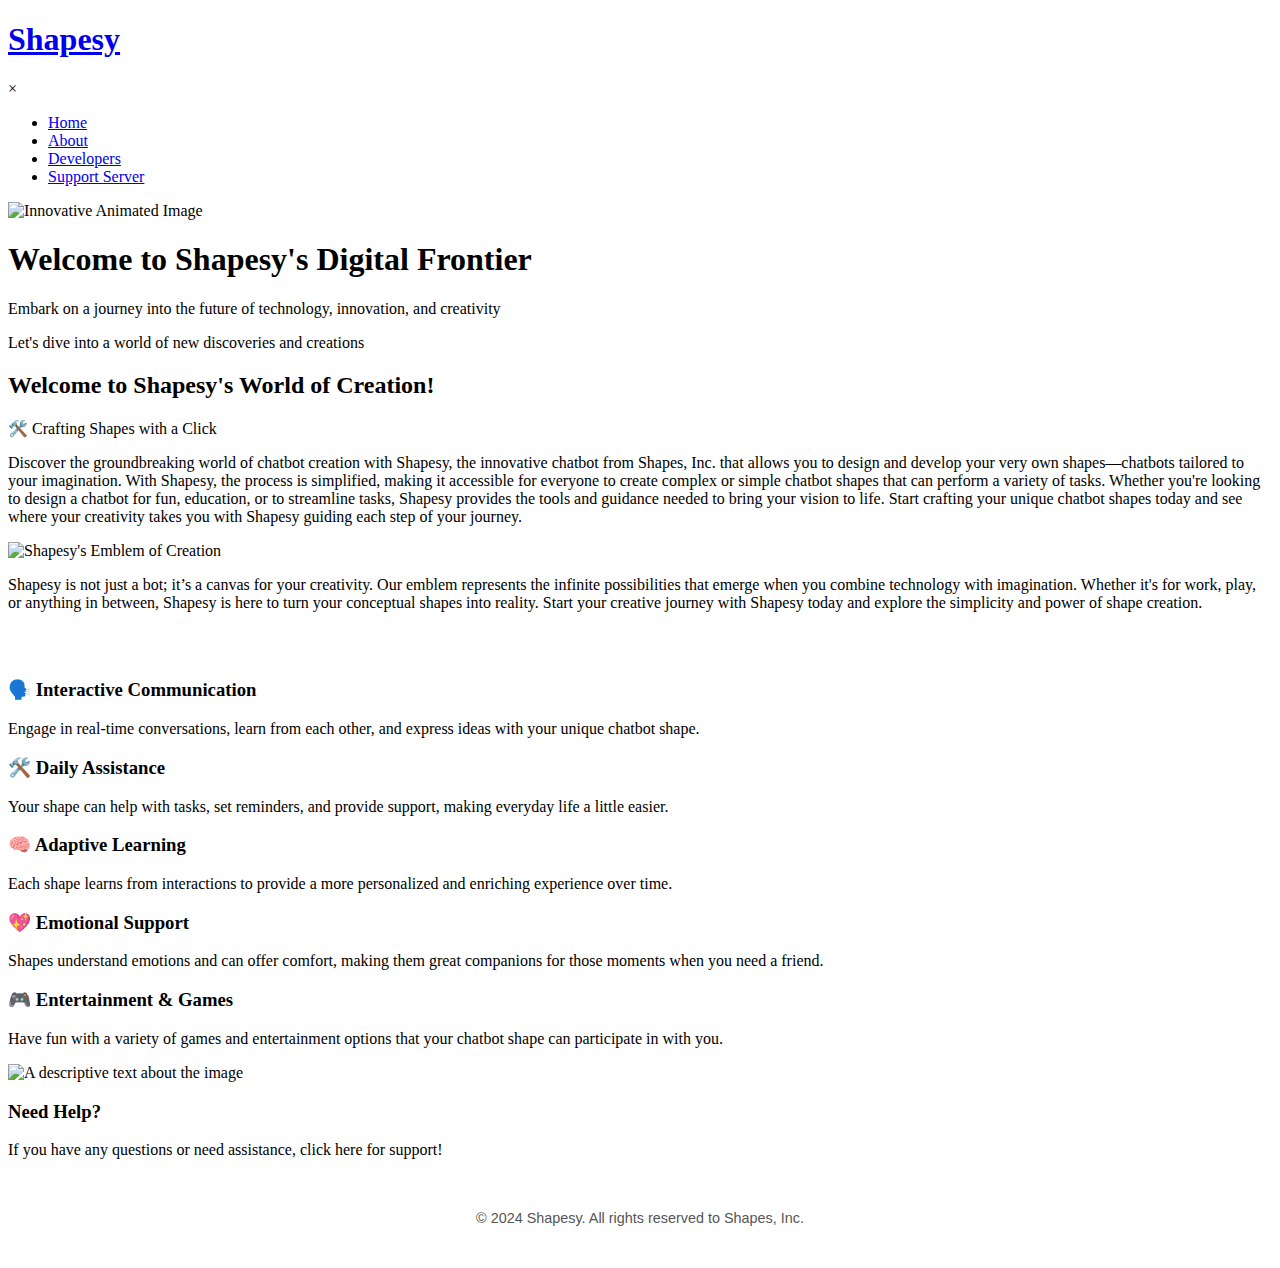
==== index.html @ 80085fb2 "Add files via upload" ====
<!-- Shape Website template. Created by _kiyosh1 and kesku, you can find us on discord. -->


<!DOCTYPE html>
<html lang="en">
<head>
<meta charset="UTF-8">
<meta name="viewport" content="width=device-width, initial-scale=1.0">
<!-- Meta tags for description, keywords, author, and favicon -->
<meta name="description" content="An template for you to use for your shapes website.">
<meta name="keywords" content="shapes.inc, chatbot">
<link rel="icon" href="img/image1.png" type="image/png">
<meta name="author" content="Shapes.inc">
<title>Shapesy</title>

<!-- Linking external stylesheet -->
<link rel="stylesheet" href="assets/styles/style.css">
<head>
</head>
<body>
    <!-- Navigation bar -->
    <div class="navbar">
        <h1><a href="index.html">Shapesy</h1></a>
        <!-- Hamburger menu icon -->
        <div class="hamburger">
            <div class="bar"></div>
            <div class="bar"></div>
            <div class="bar"></div>
        </div>
        <!-- Close button for navigation menu -->
        <span class="close">&times;</span>
        <!-- Navigation links -->
        <div class="nav-links" style="right:-250px;">
            <ul>
                <li><a href="index.html">Home</a></li>
                <li><a href="about.html">About</a></li>
                <li><a href="developers.html">Developers</a></li>
                <li><a href="https://discord.gg/shapes">Support Server</a></li>
            </ul>
        </div>
    </div>

<!-- Introductory section -->
<div class="intro">
    <!-- Animated image -->
    <img src="assets/img/image1.png" alt="Innovative Animated Image" class="animated">
    <!-- Neon sign heading -->
    <h1 class="neon-sign">Welcome to Shapesy's Digital Frontier</h1>
    <!-- Introduction text -->
    <p class="introduction-text">Embark on a journey into the future of technology, innovation, and creativity</p>
    <p class="shapesy-essence">Let's dive into a world of new discoveries and creations</p>
</div>

<!-- Introduction section -->
<div class="introduction animated">
    <h2 class="intro-heading">Welcome to Shapesy's World of Creation!</h2>
    <!-- Description of Shapesy -->
    <p class="blend-description">🛠️ Crafting Shapes with a Click</p>
    <p class="introduction-text">Discover the groundbreaking world of chatbot creation with Shapesy, the innovative chatbot from Shapes, Inc. that allows you to design and develop your very own shapes—chatbots tailored to your imagination. With Shapesy, the process is simplified, making it accessible for everyone to create complex or simple chatbot shapes that can perform a variety of tasks. Whether you're looking to design a chatbot for fun, education, or to streamline tasks, Shapesy provides the tools and guidance needed to bring your vision to life. Start crafting your unique chatbot shapes today and see where your creativity takes you with Shapesy guiding each step of your journey.
    </p>
    <!-- Image container -->
    <div class="image-container">
        <img src="assets/img/image2.png" alt="Shapesy's Emblem of Creation">
    </div>
    <!-- Text below image -->
    <div class="text-below-image">
        <p>Shapesy is not just a bot; it’s a canvas for your creativity. Our emblem represents the infinite possibilities that emerge when you combine technology with imagination. Whether it's for work, play, or anything in between, Shapesy is here to turn your conceptual shapes into reality. Start your creative journey with Shapesy today and explore the simplicity and power of shape creation.</p>
    </div>
</div>

<!-- Section for Shapesy's Unique Chatbot Shapes -->
<h2 style="color:#fff;font-family: 'Raleway', sans-serif;text-align:center;">What can shapes do?</h2>
<!-- Section for Shapesy's Unique Chatbot Shapes -->
<div class="shapesy-chatbots">
  <!-- Card for Interactive Communication -->
  <div class="card capability-communication">
    <h3>🗣️ Interactive Communication</h3>
    <p>Engage in real-time conversations, learn from each other, and express ideas with your unique chatbot shape.</p>
  </div>
  <!-- Card for Daily Assistance -->
  <div class="card capability-assistance">
    <h3>🛠️ Daily Assistance</h3>
    <p>Your shape can help with tasks, set reminders, and provide support, making everyday life a little easier.</p>
  </div>
  <!-- Card for Adaptive Learning -->
  <div class="card capability-learning">
    <h3>🧠 Adaptive Learning</h3>
    <p>Each shape learns from interactions to provide a more personalized and enriching experience over time.</p>
  </div>
  <!-- Card for Emotional Support -->
  <div class="card capability-emotional">
    <h3>💖 Emotional Support</h3>
    <p>Shapes understand emotions and can offer comfort, making them great companions for those moments when you need a friend.</p>
  </div>
  <!-- Card for Entertainment & Games -->
  <div class="card capability-entertainment">
    <h3>🎮 Entertainment & Games</h3>
    <p>Have fun with a variety of games and entertainment options that your chatbot shape can participate in with you.</p>
  </div>
</div>

<!-- Image container -->
<div class="image-container-2">
  <img src="assets/img/shapesinc.png" alt="A descriptive text about the image" class="responsive-image">
</div>

<!-- Big support card -->
<div class="support-card card" onclick="location.href='https://discord.gg/shapes';">
  <h3>Need Help?</h3>
  <p>If you have any questions or need assistance, click here for support!</p>
</div>

<!-- Footer -->
<footer style="text-align: center; padding: 20px; font-family: 'Segoe UI', Tahoma, Geneva, Verdana, sans-serif;">
  <p style="color: #555; font-size: 0.9rem;">
 © 2024 Shapesy. All rights reserved to Shapes, Inc.
  </p>
</footer>

<!-- Linking external JavaScript file -->
<script src="assets/scripts/script.js"></script>  
</body>
</html>
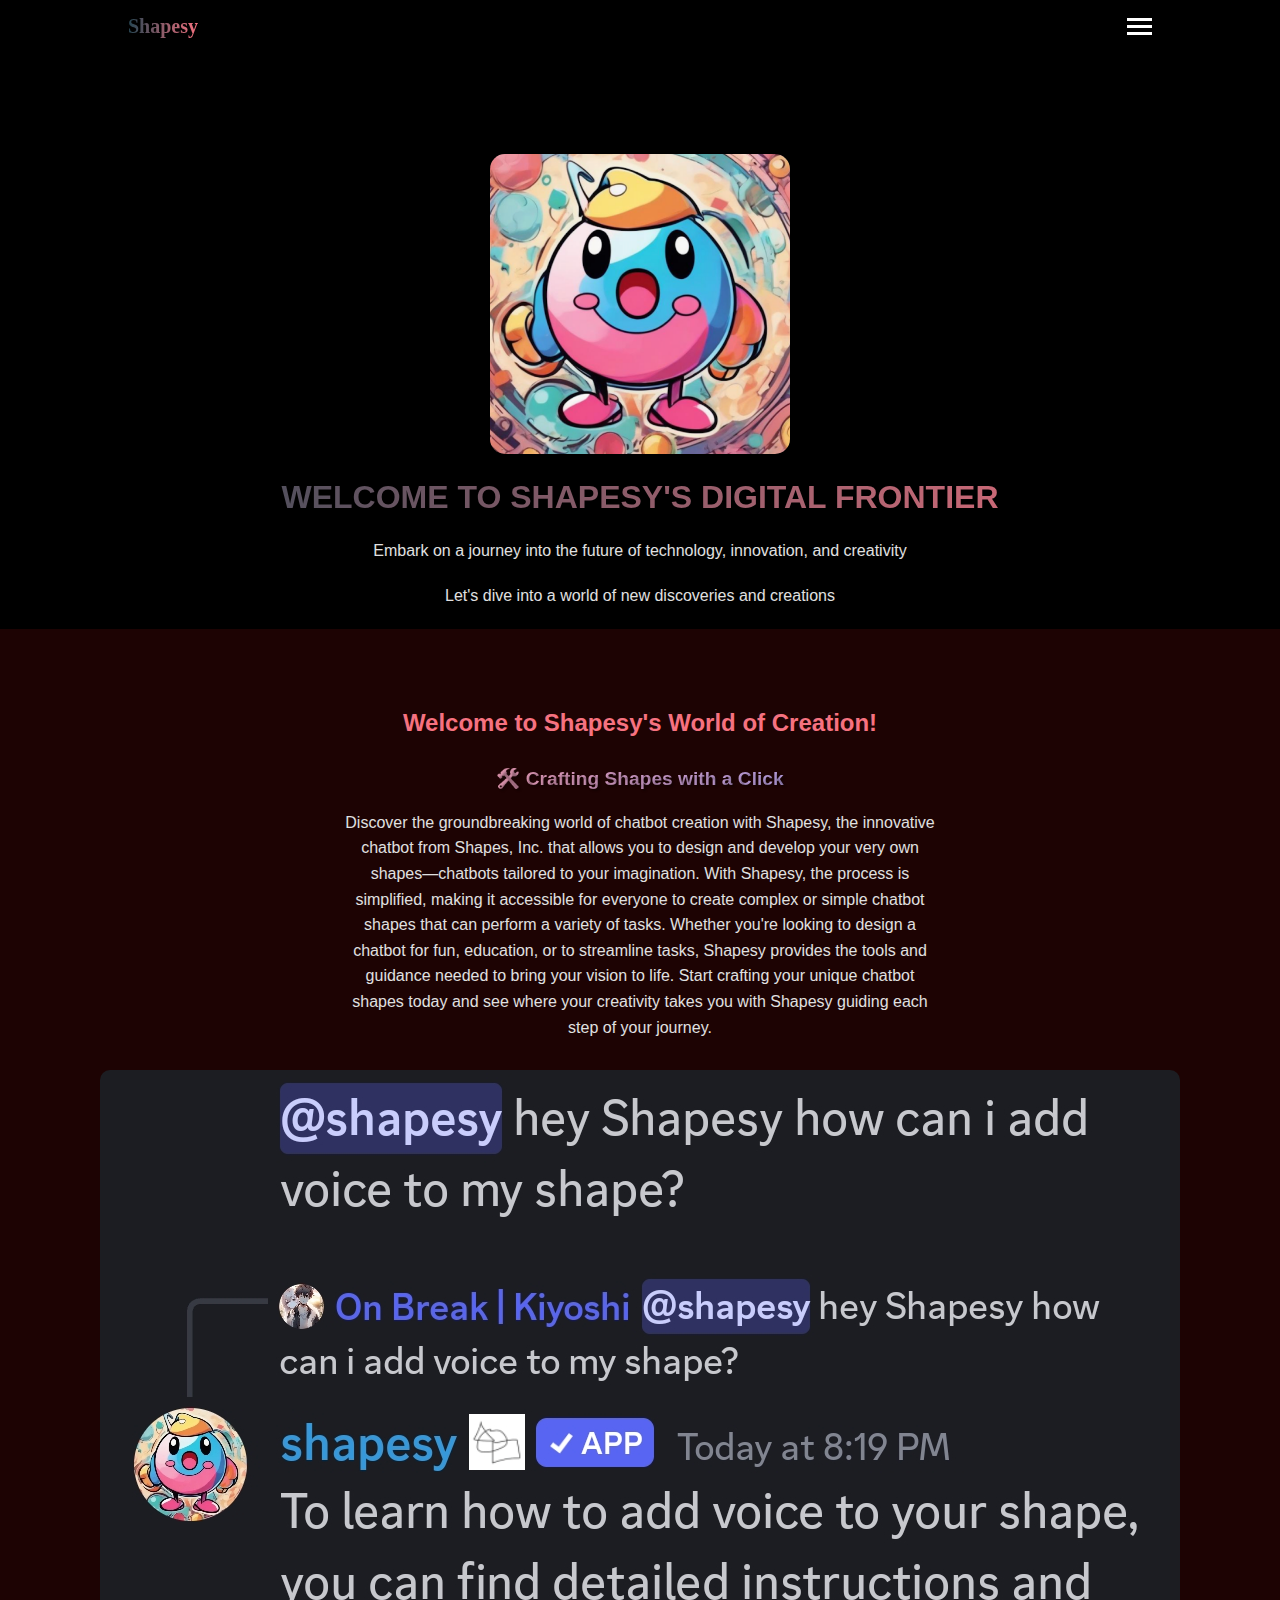
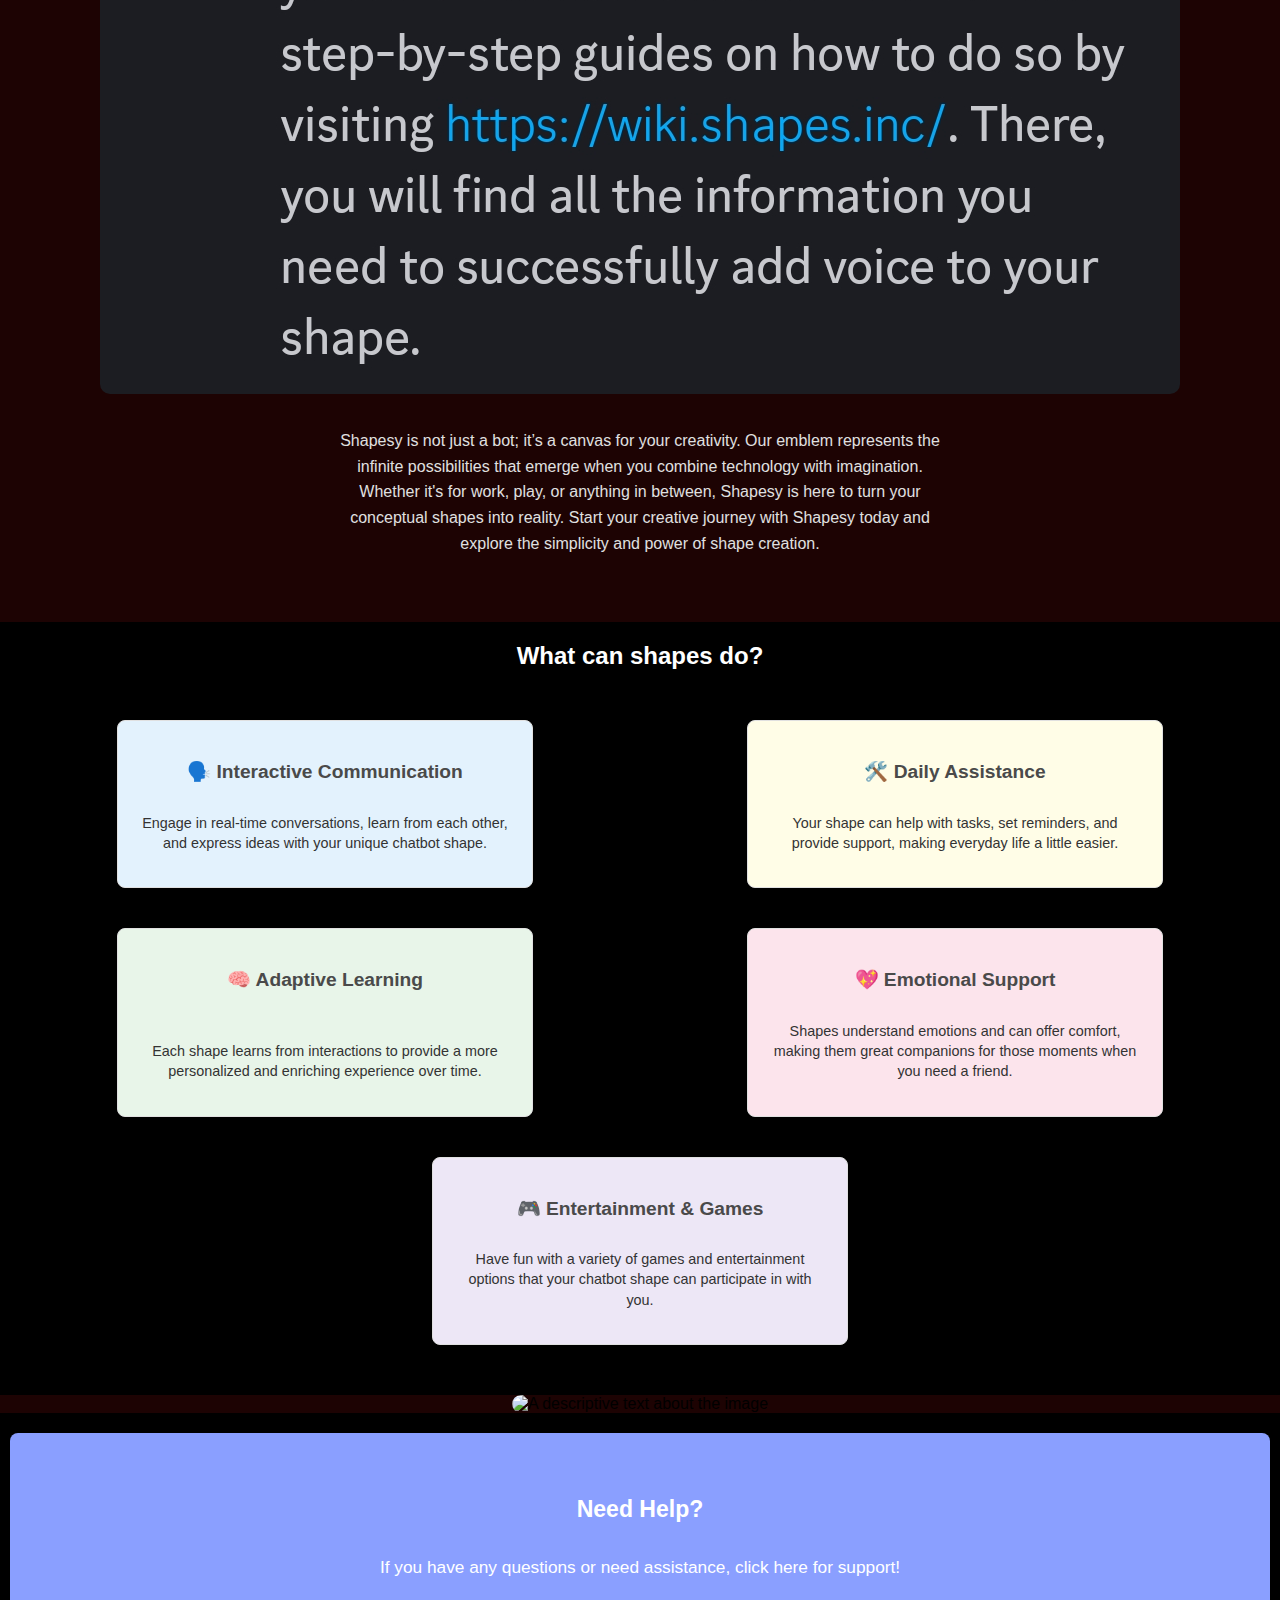
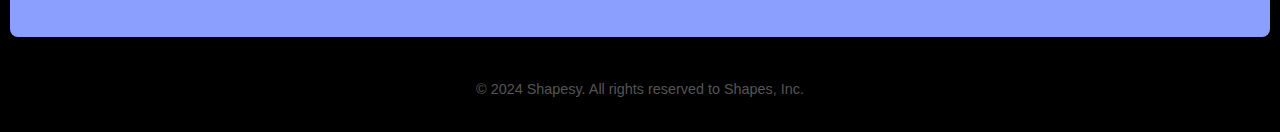
==== commit dd33c7cd: "Update index.html" ====
--- a/index.html
+++ b/index.html
@@ -14,7 +14,7 @@
 <title>Shapesy</title>
 
 <!-- Linking external stylesheet -->
-<link rel="stylesheet" href="assets/styles/style.css">
+<link rel="stylesheet" href="assets/css/style.css">
 <head>
 </head>
 <body>
--- a/assets/css/style.css
+++ b/assets/css/style.css
@@ -0,0 +1,295 @@
+/* Resetting default margin, padding, and font */
+body, html {
+    margin: 0;
+    padding: 0;
+    background: black;
+    font-family: Arial, sans-serif;
+}
+
+/* Styling for the navigation bar */
+.navbar {
+    background-color: rgba(0, 0, 0, 0.9);
+    color: white;
+    display: flex;
+    justify-content: space-between;
+    align-items: center;
+    padding: 2px 10%;
+    position: relative;
+    z-index: 10;
+}
+
+/* Styling for the hamburger menu icon */
+.hamburger {
+    display: flex;
+    flex-direction: column;
+    justify-content: space-around;
+    height: 21px;
+    cursor: pointer;
+}
+
+/* Styling for the bars in the hamburger menu icon */
+.bar {
+    background-color: white;
+    height: 3px;
+    width: 25px;
+    transition: all 0.3s ease;
+}
+
+.bar, .bar:before, .bar:after {
+    content: '';
+    display: block;
+}
+
+/* Styling for the navigation links */
+.nav-links {
+    position: fixed;
+    right: 0;
+    top: 0;
+    background: rgba(0, 0, 0, 0.9);
+    height: 100vh;
+    width: 250px;
+    display: flex;
+    flex-direction: column;
+    align-items: center;
+    justify-content: center;
+    transition: right 0.3s ease;
+}
+
+.nav-links ul {
+    list-style: none;
+    padding: 0;
+    margin: 0; 
+}
+
+.nav-links ul li a {
+    color: white;
+    text-decoration: none;
+    font-size: 18px;
+    padding: 20px 10px; 
+    display: block;
+    width: 100%;
+    text-align: center;
+    transition: background-color 0.3s ease, border 0.3s ease, color 0.3s ease;
+}
+
+.nav-links ul li a:hover {
+    border: none;
+    border-radius: 5px;
+    background-color: #353536;
+    color: white;
+    transition: background-color  0.3s ease;
+}
+
+/* Styling for the close button in the navigation */
+.close {
+    display: none;
+    font-size: 40px;
+    cursor: pointer;
+    color: white;
+    position: absolute;
+    right: 20px;
+    top: 20px;
+    z-index: 11;
+}
+
+/* Styling for the heading in the navigation bar */
+.navbar h1 {
+    font-size: 20px;
+    background: -webkit-linear-gradient(left, #264653, #f67280);
+    background: linear-gradient(to right, #264653, #f67280);
+    -webkit-background-clip: text;
+    -webkit-text-fill-color: transparent;
+    font-family: 'Noto Serif JP', serif;
+}
+
+/* Styling for the introductory section */
+.intro {
+    text-align: center;
+    padding-top: 100px;
+}
+
+/* Styling for the neon sign text */
+.neon-sign {
+    font-family: 'Raleway', sans-serif;
+    font-size: 2em;
+    background: -webkit-linear-gradient(left, #264653, #f67280);
+    background: linear-gradient(to right, #264653, #f67280);
+    -webkit-background-clip: text;
+    -webkit-text-fill-color: transparent;
+    text-transform: uppercase;
+}
+
+/* Importing fonts from Google Fonts */
+@import url('https://fonts.googleapis.com/css2?family=Roboto:wght@400;700&family=montserrat:wght@700&display=swap');
+
+/* Styling for the introduction section */
+.introduction {
+    text-align: center;
+    padding: 50px 20px;
+    background-color: #FF161B1D;
+}
+
+.introduction-text, .shapesy-essence, .tech-welcome, .sub-greeting, .explore-world p {
+    font-family: 'Roboto', sans-serif;
+    color: #e0e0e0;
+    margin: 20px auto;
+    max-width: 600px;
+    line-height: 1.6;
+}
+
+.intro-heading, .blend-description {
+    font-family: 'Montserrat', sans-serif;
+    font-weight: bold;
+    color: #f67280;
+    margin: 30px auto;
+    max-width: 800px;
+}
+
+.blend-description {
+    font-size: 1.2em;
+    margin-bottom: 20px;
+    background: -webkit-linear-gradient(left, #ff8a80, #8a9fff);
+    background: linear-gradient(to right, #ff8a80, #8a9fff);
+    -webkit-background-clip: text;
+    color: transparent;
+    text-shadow: 2px 2px 2px rgba(0, 0, 0, 0.3);
+}
+
+.image-container {
+    margin-top: 30px;
+}
+
+.image-container img {
+    display: block;
+    max-width: 90%;
+    border-radius: 10px;
+    text-align: center; 
+    display: inline-block;
+    height: auto;
+}
+
+.text-below-image {
+    text-align: center;
+    margin-top: 30px;
+    font-family: 'Roboto', sans-serif;
+    color: #e0e0e0;
+    max-width: 600px;
+    line-height: 1.6;
+    margin-left: auto;
+    margin-right: auto;
+}
+
+/* Styles for Shapesy's Chatbot Shapes and Capabilities Section */
+.shapesy-chatbots,
+.shapesy-capabilities {
+    display: flex;
+    flex-wrap: wrap;
+    justify-content: space-around;
+    padding: 20px;
+    gap: 20px;
+}
+
+.card {
+    background-color: #f9f9f9;
+    border: 1px solid #e0e0e0;
+    border-radius: 8px;
+    box-shadow: 0 4px 6px rgba(0, 0, 0, 0.1);
+    margin: 10px;
+    padding: 20px;
+    text-align: center;
+    flex-basis: calc(33.333% - 40px);
+    display: flex;
+    flex-direction: column;
+    justify-content: space-between;
+    font-family: 'Roboto', sans-serif;
+    transition: transform 0.3s ease, box-shadow 0.3s ease;
+}
+
+.card:hover {
+    transform: scale(1.05);
+    box-shadow: 0 6px 12px rgba(0, 0, 0, 0.2);
+}
+
+.card h3 {
+    font-size: 1.2em;
+    margin-bottom: 15px;
+    color: #4a4a4a;
+    font-family: 'Poppins', sans-serif;
+}
+
+.card p {
+    font-size: 0.9em;
+    line-height: 1.4;
+    color: #333;
+}
+
+.shapesy-capabilities h2 {
+    font-size: 1.5em;
+    margin-bottom: 30px;
+    color: #333;
+    font-family: 'Poppins', sans-serif;
+}
+
+.capability-communication { background-color: #E3F2FD; }
+.capability-assistance { background-color: #FFFDE7; }
+.capability-learning { background-color: #E8F5E9; }
+.capability-emotional { background-color: #FCE4EC; }
+.capability-entertainment { background-color: #EDE7F6; }
+
+@media (max-width: 960px) {
+    .card { flex-basis: calc(50% - 40px); }
+}
+
+@media (max-width: 600px) {
+    .card { flex-basis: 100%; }
+}
+
+/* Styling for the introductory image */
+.intro img {
+    width: 300px;
+    border-radius: 15px;
+    transition: opacity 1s ease;
+}
+
+/* Styling for the support card */
+.support-card {
+    background-color: #8a9fff;
+    cursor: pointer;
+    padding: 40px;
+    font-size: 1.2em;
+    border: none;
+}
+
+.support-card p {
+    font-family: 'Raleway', sans-serif;
+    color: #fff;
+}
+
+.support-card h3 {
+    font-family: 'Raleway', sans-serif;
+    color: #fff;
+}
+
+.support-card:hover {
+    transform: scale(1.05);
+    color: #ffffff;
+    box-shadow: 0 6px 12px rgba(0, 0, 0, 0.2);
+}
+
+/* Styling for the image container */
+.image-container-2 {
+    text-align: center;
+    margin: 20px 0;
+    background-color: #FF161B1D;
+}
+
+/* Styling for responsive images */
+.responsive-image {
+    display: block;
+    max-width: 90%;
+    height: auto;
+    display: inline-block;
+    margin: 0 auto;
+    text-align: center;
+    border-radius: 10px;
+}
